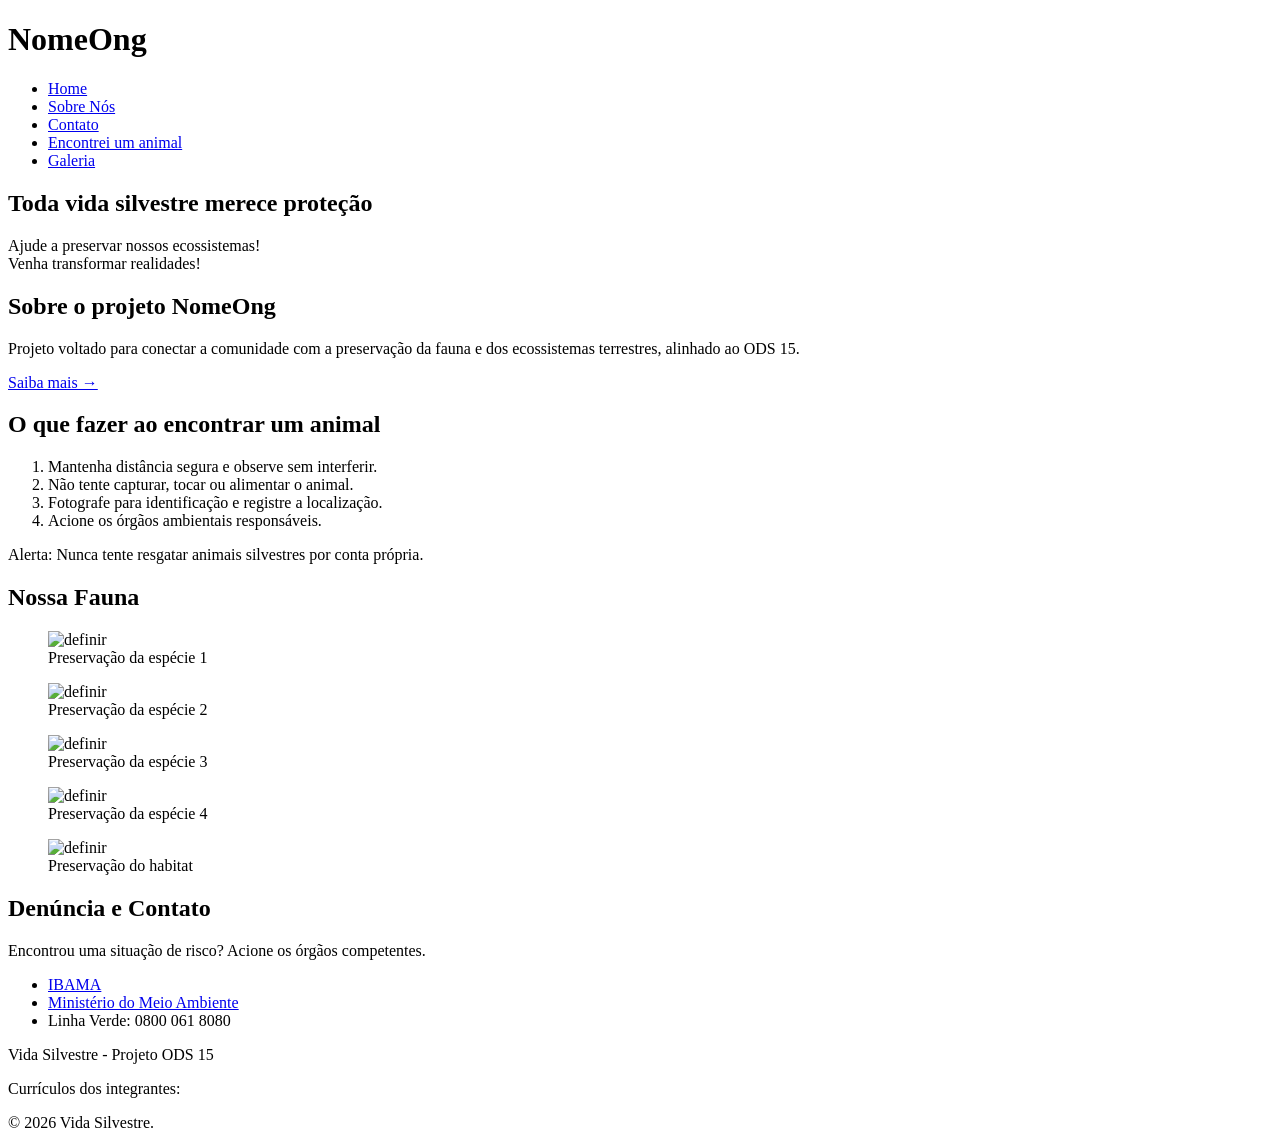
==== projeto-ods15/index.html @ 0bc2cc0b "Add files via upload" ====
<!DOCTYPE html>
<html lang="pt-br">
<head>
    <meta charset="UTF-8">
    <meta name="viewport" content="width=device-width, initial-scale=1.0">
    <title>Página Principal</title>
    <link rel="preconnect" href="https://fonts.googleapis.com">
    <link rel="preconnect" href="https://fonts.gstatic.com" crossorigin>
    <link href="https://fonts.googleapis.com/css2?family=Libre+Baskerville:wght@400;700&family=Montserrat:wght@400;600;700&display=swap" rel="stylesheet">
</head>
<body>

    <header>
        <div>
            <h1>NomeOng</h1>
        </div>
        <nav>
            <ul>
                <li><a href="index.html">Home</a></li>
                <li><a href="#sobre">Sobre Nós</a></li>
                <li><a href="#contato">Contato</a></li>
                <li><a href="#orientacoes">Encontrei um animal</a></li>
                <li><a href="#galeria">Galeria</a></li>
            </ul>
        </nav>
    </header>

    <main>
        <section id="hero">
            <h2>Toda vida silvestre merece proteção</h2>
            <p>Ajude a preservar nossos ecossistemas!<br>Venha transformar realidades!</p>
        </section>

        <section id="sobre">
            <h2>Sobre o projeto NomeOng</h2>
            <p>Projeto voltado para conectar a comunidade com a preservação da fauna e dos ecossistemas terrestres, alinhado ao ODS 15.</p>
            <a href="#orientacoes">Saiba mais &rarr;</a>
        </section>

        <section id="orientacoes">
            <h2>O que fazer ao encontrar um animal</h2>
            <ol>
                <li>Mantenha distância segura e observe sem interferir.</li>
                <li>Não tente capturar, tocar ou alimentar o animal.</li>
                <li>Fotografe para identificação e registre a localização.</li>
                <li>Acione os órgãos ambientais responsáveis.</li>
            </ol>
            <p><span>Alerta:</span> Nunca tente resgatar animais silvestres por conta própria.</p>
        </section>

        <section id="galeria">
            <h2>Nossa Fauna</h2>
            <figure>
                <img src="assets/arquivo.png" alt="definir" width="300" height="200">
                <figcaption>Preservação da espécie 1</figcaption>
            </figure>
            <figure>
                <img src="assets/arquivo.png" alt="definir" width="300" height="200">
                <figcaption>Preservação da espécie 2</figcaption>
            </figure>
            <figure>
                <img src="assets/arquivo.png" alt="definir" width="300" height="200">
                <figcaption>Preservação da espécie 3</figcaption>
            </figure>
            <figure>
                <img src="assets/arquivo.png" alt="definir" width="300" height="200">
                <figcaption>Preservação da espécie 4</figcaption>
            </figure>
            <figure>
                <img src="assets/arquivo.png" alt="definir" width="300" height="200">
                <figcaption>Preservação do habitat</figcaption>
            </figure>
        </section>

        <section id="contato">
            <h2>Denúncia e Contato</h2>
            <p>Encontrou uma situação de risco? Acione os órgãos competentes.</p>
            <ul>
                <li><a href="https://www.gov.br/ibama/pt-br" target="_blank">IBAMA</a></li>
                <li><a href="https://www.gov.br/mma/pt-br" target="_blank">Ministério do Meio Ambiente</a></li>
                <li>Linha Verde: <span>0800 061 8080</span></li>
            </ul>
        </section>
    </main>

    <footer>
        <p>Vida Silvestre - Projeto ODS 15</p>
        <p>Currículos dos integrantes:</p>
        <p>&copy; 2026 Vida Silvestre.</p>
    </footer>

</body>
</html>
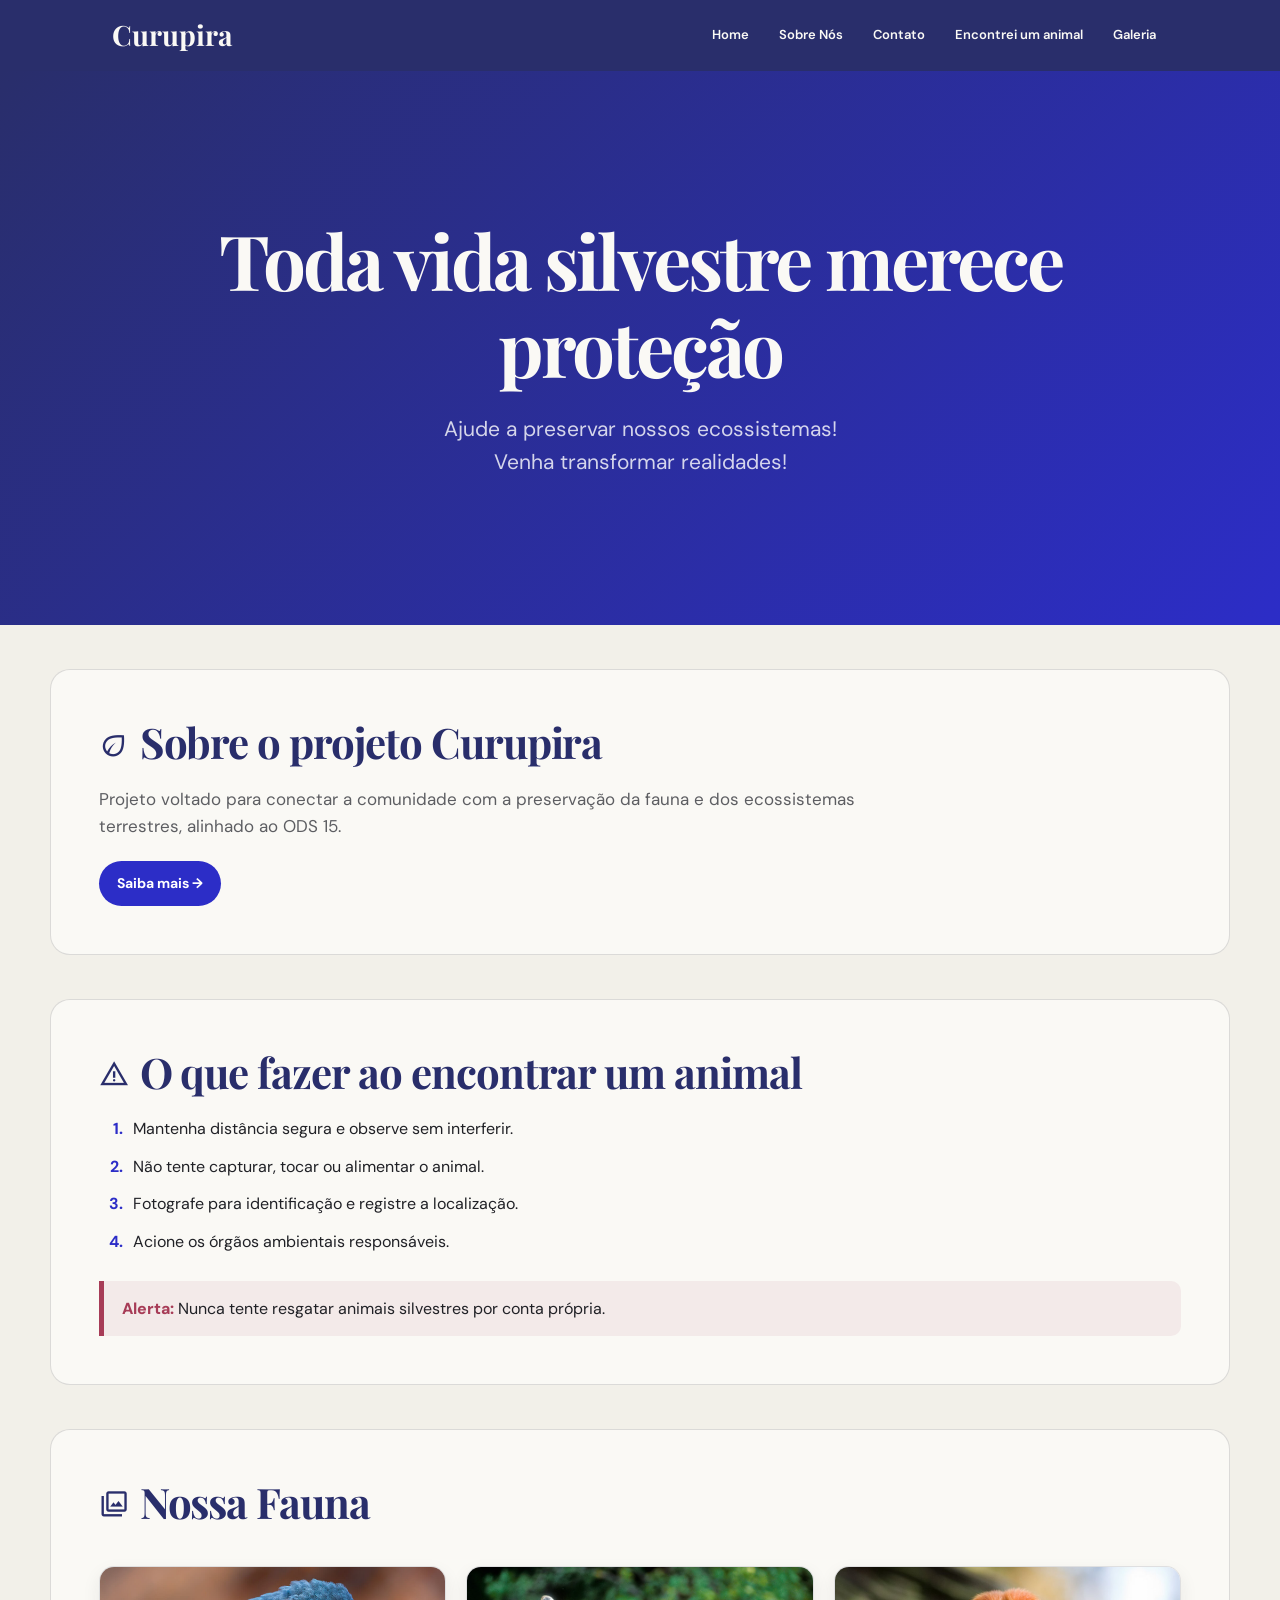
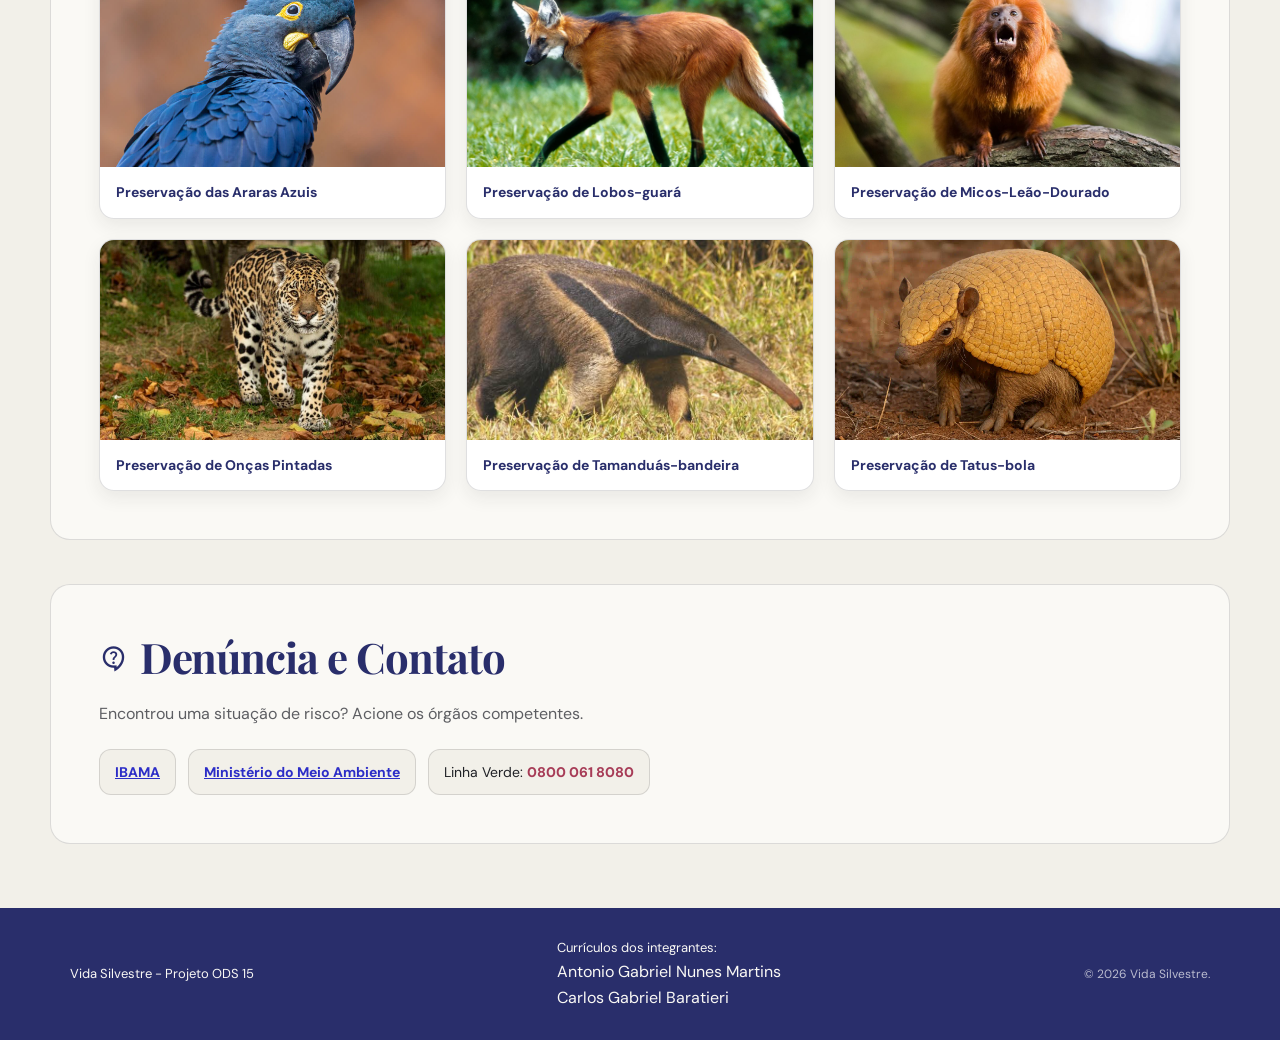
==== commit d28228e1: "feat: add CSS Styles to homepage" ====
--- a/projeto-ods15/index.html
+++ b/projeto-ods15/index.html
@@ -1,93 +1,176 @@
-<!DOCTYPE html>
+<!doctype html>
 <html lang="pt-br">
-<head>
-    <meta charset="UTF-8">
-    <meta name="viewport" content="width=device-width, initial-scale=1.0">
+  <head>
+    <meta charset="UTF-8" />
+    <meta name="viewport" content="width=device-width, initial-scale=1.0" />
     <title>Página Principal</title>
-    <link rel="preconnect" href="https://fonts.googleapis.com">
-    <link rel="preconnect" href="https://fonts.gstatic.com" crossorigin>
-    <link href="https://fonts.googleapis.com/css2?family=Libre+Baskerville:wght@400;700&family=Montserrat:wght@400;600;700&display=swap" rel="stylesheet">
-</head>
-<body>
-
+    <link rel="preconnect" href="https://fonts.googleapis.com" />
+    <link rel="preconnect" href="https://fonts.gstatic.com" crossorigin />
+    <link
+      href="https://fonts.googleapis.com/css2?family=DM+Sans:wght@400;500;600;700&family=Playfair+Display:wght@600;700&display=swap"
+      rel="stylesheet"
+    />
+    <link
+      href="https://fonts.googleapis.com/css2?family=Material+Symbols+Outlined&icon_names=contact_support,eco,forest,photo_library,warning&display=block"
+      rel="stylesheet"
+    />
+    <link rel="stylesheet" href="./style/index.css" />
+  </head>
+  <body>
     <header>
-        <div>
-            <h1>NomeOng</h1>
-        </div>
-        <nav>
-            <ul>
-                <li><a href="index.html">Home</a></li>
-                <li><a href="#sobre">Sobre Nós</a></li>
-                <li><a href="#contato">Contato</a></li>
-                <li><a href="#orientacoes">Encontrei um animal</a></li>
-                <li><a href="#galeria">Galeria</a></li>
-            </ul>
-        </nav>
+      <div>
+        <h1 id="brandname">Curupira</h1>
+      </div>
+      <nav>
+        <ul>
+          <li><a href="index.html">Home</a></li>
+          <li><a href="#sobre">Sobre Nós</a></li>
+          <li><a href="#contato">Contato</a></li>
+          <li><a href="#orientacoes">Encontrei um animal</a></li>
+          <li><a href="#galeria">Galeria</a></li>
+        </ul>
+      </nav>
     </header>
 
     <main>
-        <section id="hero">
-            <h2>Toda vida silvestre merece proteção</h2>
-            <p>Ajude a preservar nossos ecossistemas!<br>Venha transformar realidades!</p>
-        </section>
+      <section id="hero">
+        <h2>Toda vida silvestre merece proteção</h2>
+        <p>
+          Ajude a preservar nossos ecossistemas!<br />Venha transformar
+          realidades!
+        </p>
+      </section>
 
-        <section id="sobre">
-            <h2>Sobre o projeto NomeOng</h2>
-            <p>Projeto voltado para conectar a comunidade com a preservação da fauna e dos ecossistemas terrestres, alinhado ao ODS 15.</p>
-            <a href="#orientacoes">Saiba mais &rarr;</a>
-        </section>
+      <section id="sobre">
+        <h2>
+          <span
+            class="material-symbols-outlined section-icon"
+            aria-hidden="true"
+            >eco</span
+          >Sobre o projeto Curupira
+        </h2>
+        <p>
+          Projeto voltado para conectar a comunidade com a preservação da fauna
+          e dos ecossistemas terrestres, alinhado ao ODS 15.
+        </p>
+        <a href="#orientacoes">Saiba mais &rarr;</a>
+      </section>
 
-        <section id="orientacoes">
-            <h2>O que fazer ao encontrar um animal</h2>
-            <ol>
-                <li>Mantenha distância segura e observe sem interferir.</li>
-                <li>Não tente capturar, tocar ou alimentar o animal.</li>
-                <li>Fotografe para identificação e registre a localização.</li>
-                <li>Acione os órgãos ambientais responsáveis.</li>
-            </ol>
-            <p><span>Alerta:</span> Nunca tente resgatar animais silvestres por conta própria.</p>
-        </section>
+      <section id="orientacoes">
+        <h2>
+          <span
+            class="material-symbols-outlined section-icon"
+            aria-hidden="true"
+            >warning</span
+          >O que fazer ao encontrar um animal
+        </h2>
+        <ol>
+          <li>Mantenha distância segura e observe sem interferir.</li>
+          <li>Não tente capturar, tocar ou alimentar o animal.</li>
+          <li>Fotografe para identificação e registre a localização.</li>
+          <li>Acione os órgãos ambientais responsáveis.</li>
+        </ol>
+        <p>
+          <span>Alerta:</span> Nunca tente resgatar animais silvestres por conta
+          própria.
+        </p>
+      </section>
 
-        <section id="galeria">
-            <h2>Nossa Fauna</h2>
-            <figure>
-                <img src="assets/arquivo.png" alt="definir" width="300" height="200">
-                <figcaption>Preservação da espécie 1</figcaption>
-            </figure>
-            <figure>
-                <img src="assets/arquivo.png" alt="definir" width="300" height="200">
-                <figcaption>Preservação da espécie 2</figcaption>
-            </figure>
-            <figure>
-                <img src="assets/arquivo.png" alt="definir" width="300" height="200">
-                <figcaption>Preservação da espécie 3</figcaption>
-            </figure>
-            <figure>
-                <img src="assets/arquivo.png" alt="definir" width="300" height="200">
-                <figcaption>Preservação da espécie 4</figcaption>
-            </figure>
-            <figure>
-                <img src="assets/arquivo.png" alt="definir" width="300" height="200">
-                <figcaption>Preservação do habitat</figcaption>
-            </figure>
-        </section>
+      <section id="galeria">
+        <h2>
+          <span
+            class="material-symbols-outlined section-icon"
+            aria-hidden="true"
+            >photo_library</span
+          >Nossa Fauna
+        </h2>
+        <figure>
+          <img
+            src="assets/arara_azul.jpg"
+            alt="Arara Azul"
+            width="300"
+            height="200"
+          />
+          <figcaption>Preservação das Araras Azuis</figcaption>
+        </figure>
+        <figure>
+          <img
+            src="assets/lobo_guara.webp"
+            alt="Lobo Guará"
+            width="300"
+            height="200"
+          />
+          <figcaption>Preservação de Lobos-guará</figcaption>
+        </figure>
+        <figure>
+          <img
+            src="assets/mico_leao.jpg"
+            alt="Mico Leão Dourado"
+            width="300"
+            height="200"
+          />
+          <figcaption>Preservação de Micos-Leão-Dourado</figcaption>
+        </figure>
+        <figure>
+          <img
+            src="assets/onca_pintada.jpg"
+            alt="Onça Pintada"
+            width="300"
+            height="200"
+          />
+          <figcaption>Preservação de Onças Pintadas</figcaption>
+        </figure>
+        <figure>
+          <img
+            src="assets/tamandua_bandeira.jpg"
+            alt="Tamanduá-bandeira"
+            width="300"
+            height="200"
+          />
+          <figcaption>Preservação de Tamanduás-bandeira</figcaption>
+        </figure>
+        <figure>
+          <img
+            src="assets/tatu_bola.webp"
+            alt="Tatu-bola"
+            width="300"
+            height="200"
+          />
+          <figcaption>Preservação de Tatus-bola</figcaption>
+        </figure>
+      </section>
 
-        <section id="contato">
-            <h2>Denúncia e Contato</h2>
-            <p>Encontrou uma situação de risco? Acione os órgãos competentes.</p>
-            <ul>
-                <li><a href="https://www.gov.br/ibama/pt-br" target="_blank">IBAMA</a></li>
-                <li><a href="https://www.gov.br/mma/pt-br" target="_blank">Ministério do Meio Ambiente</a></li>
-                <li>Linha Verde: <span>0800 061 8080</span></li>
-            </ul>
-        </section>
+      <section id="contato">
+        <h2>
+          <span
+            class="material-symbols-outlined section-icon"
+            aria-hidden="true"
+            >contact_support</span
+          >Denúncia e Contato
+        </h2>
+        <p>Encontrou uma situação de risco? Acione os órgãos competentes.</p>
+        <ul>
+          <li>
+            <a href="https://www.gov.br/ibama/pt-br" target="_blank">IBAMA</a>
+          </li>
+          <li>
+            <a href="https://www.gov.br/mma/pt-br" target="_blank"
+              >Ministério do Meio Ambiente</a
+            >
+          </li>
+          <li>Linha Verde: <span>0800 061 8080</span></li>
+        </ul>
+      </section>
     </main>
 
     <footer>
-        <p>Vida Silvestre - Projeto ODS 15</p>
+      <p>Vida Silvestre - Projeto ODS 15</p>
+      <div id="colaboradores">
         <p>Currículos dos integrantes:</p>
-        <p>&copy; 2026 Vida Silvestre.</p>
+        <a href="https://antonollo.github.io/Curriculum-Vitae/" target="_blank">Antonio Gabriel Nunes Martins</a>
+        <a href="https://fuyuakii.github.io/curriculum-vitae/" target="_blank">Carlos Gabriel Baratieri</a>
+      </div>
+      <p>&copy; 2026 Vida Silvestre.</p>
     </footer>
-
-</body>
+  </body>
 </html>
--- a/projeto-ods15/style/index.css
+++ b/projeto-ods15/style/index.css
@@ -0,0 +1,300 @@
+:root {
+  --creme: #f2f0e9;
+  --brancopapel: #faf9f5;
+  --preto: #202126;
+  --navy: #292e6b;
+  --azul: #2c2dc7;
+  --dourado: #d0b24c;
+  --magenta: #a73c57;
+  --line: rgba(32, 33, 38, 0.14);
+  --radius: 20px;
+  --max-width: 1180px;
+}
+
+* {
+  box-sizing: border-box;
+}
+
+html {
+  scroll-behavior: smooth;
+}
+
+body {
+  margin: 0;
+  background: var(--creme);
+  color: var(--preto);
+  font-family: "DM Sans", sans-serif;
+  line-height: 1.6;
+}
+
+h1,
+h2,
+h3 {
+  font-family: "Playfair Display", serif;
+  line-height: 1.15;
+}
+
+h2,
+p {
+  margin-top: 0;
+}
+
+a {
+  color: inherit;
+  text-decoration: none;
+  transition:
+    color 0.2s,
+    background-color 0.2s,
+    transform 0.2s;
+}
+
+img {
+  display: block;
+  max-width: 100%;
+}
+
+header {
+  display: flex;
+  align-items: center;
+  justify-content: space-between;
+  padding: 1rem 7rem;
+  background: var(--navy);
+  color: var(--brancopapel);
+}
+
+#brandname {
+  display: flex;
+  align-items: center;
+  gap: 10px;
+  margin: 0;
+  color: var(--brancopapel);
+  font-size: 28px;
+}
+
+nav ul {
+  display: flex;
+  align-items: center;
+  justify-content: flex-end;
+  flex-wrap: wrap;
+  gap: 6px;
+  margin: 0;
+  padding: 0;
+  list-style: none;
+}
+
+nav a {
+  display: block;
+  padding: 9px 12px;
+  border-radius: 999px;
+  color: var(--brancopapel);
+  font-size: 13px;
+  font-weight: 600;
+}
+
+nav a:hover {
+  background: rgba(255, 255, 255, 0.12);
+  color: var(--dourado);
+}
+
+#hero {
+  padding: 145px 24px;
+  background: linear-gradient(135deg, var(--navy), var(--azul));
+  color: white;
+  text-align: center;
+}
+
+#hero h2 {
+  max-width: 900px;
+  margin: 0 auto 22px;
+  color: var(--brancopapel);
+  font-size: 76px;
+  letter-spacing: -0.04em;
+}
+
+#hero p {
+  margin: 0 auto;
+  color: white;
+  opacity: 0.8;
+  font-size: 21px;
+}
+
+main > #sobre,
+main > #orientacoes,
+main > #galeria,
+main > #contato {
+  width: min(calc(100% - 40px), var(--max-width));
+  margin: 44px auto;
+  padding: 48px;
+  border: 1px solid var(--line);
+  border-radius: var(--radius);
+  background: var(--brancopapel);
+}
+
+main > section:not(#hero) h2 {
+  margin-bottom: 20px;
+  color: var(--navy);
+  font-size: 42px;
+  letter-spacing: -0.025em;
+}
+
+#sobre p {
+  max-width: 820px;
+  color: #5d5e62;
+  font-size: 17px;
+}
+
+#sobre > a {
+  display: inline-block;
+  margin-top: 4px;
+  padding: 11px 18px;
+  border-radius: 999px;
+  background: var(--azul);
+  color: white;
+  font-size: 14px;
+  font-weight: 700;
+}
+
+#sobre > a:hover {
+  background: var(--navy);
+}
+
+#orientacoes ol {
+  padding-left: 28px;
+}
+
+#orientacoes ol li {
+  margin: 12px 0;
+  padding-left: 6px;
+}
+
+#orientacoes ol li::marker {
+  color: var(--azul);
+  font-weight: 700;
+}
+
+#orientacoes p {
+  margin: 26px 0 0;
+  padding: 15px 18px;
+  border-left: 5px solid var(--magenta);
+  border-radius: 0 10px 10px 0;
+  background: rgba(167, 60, 87, 0.08);
+}
+
+#orientacoes p span {
+  color: var(--magenta);
+  font-weight: 800;
+}
+
+#galeria {
+  display: grid;
+  grid-template-columns: repeat(3, minmax(0, 1fr));
+  gap: 20px;
+}
+
+#galeria h2 {
+  grid-column: 1 / -1;
+  margin-bottom: 4px;
+}
+
+#galeria figure {
+  min-width: 0;
+  margin: 0;
+  overflow: hidden;
+  border: 1px solid var(--line);
+  border-radius: 15px;
+  background: white;
+  box-shadow: 0 7px 18px rgba(32, 33, 38, 0.08);
+  transition:
+    transform 0.25s,
+    box-shadow 0.25s;
+}
+
+#galeria figure:hover {
+  transform: translateY(-5px);
+  box-shadow: 0 14px 28px rgba(32, 33, 38, 0.14);
+}
+
+#galeria figure img {
+  width: 100%;
+  object-fit: cover;
+  background: #e3e0d7;
+}
+
+#galeria figcaption {
+  padding: 14px 16px;
+  color: var(--navy);
+  font-size: 14px;
+  font-weight: 700;
+}
+
+#contato > p {
+  color: #5d5e62;
+}
+
+#contato ul {
+  display: flex;
+  flex-wrap: wrap;
+  gap: 12px;
+  margin: 22px 0 0;
+  padding: 0;
+  list-style: none;
+}
+
+#contato li {
+  padding: 11px 15px;
+  border: 1px solid var(--line);
+  border-radius: 12px;
+  background: var(--creme);
+  font-size: 14px;
+}
+
+#contato li a {
+  color: var(--azul);
+  font-weight: 700;
+  text-decoration: underline;
+}
+
+#contato li a:hover {
+  color: var(--magenta);
+}
+
+#contato li span {
+  color: var(--magenta);
+  font-weight: 800;
+  white-space: nowrap;
+}
+
+footer {
+  display: flex;
+  align-items: center;
+  justify-content: space-between;
+  flex-wrap: wrap;
+  gap: 16px 28px;
+  margin-top: 64px;
+  padding: 30px 70px;
+  background: var(--navy);
+  color: var(--brancopapel);
+}
+
+footer p {
+  margin: 0;
+  font-size: 13px;
+}
+
+footer p:last-child {
+  color: rgba(255, 255, 255, 0.68);
+  font-size: 12px;
+}
+
+.section-icon {
+  display: inline-block;
+  margin-right: 0.35em;
+  font-size: 0.72em;
+  line-height: 1;
+  color: var(--blue);
+}
+
+#colaboradores {
+    display: flex;
+    flex-direction: column;
+}
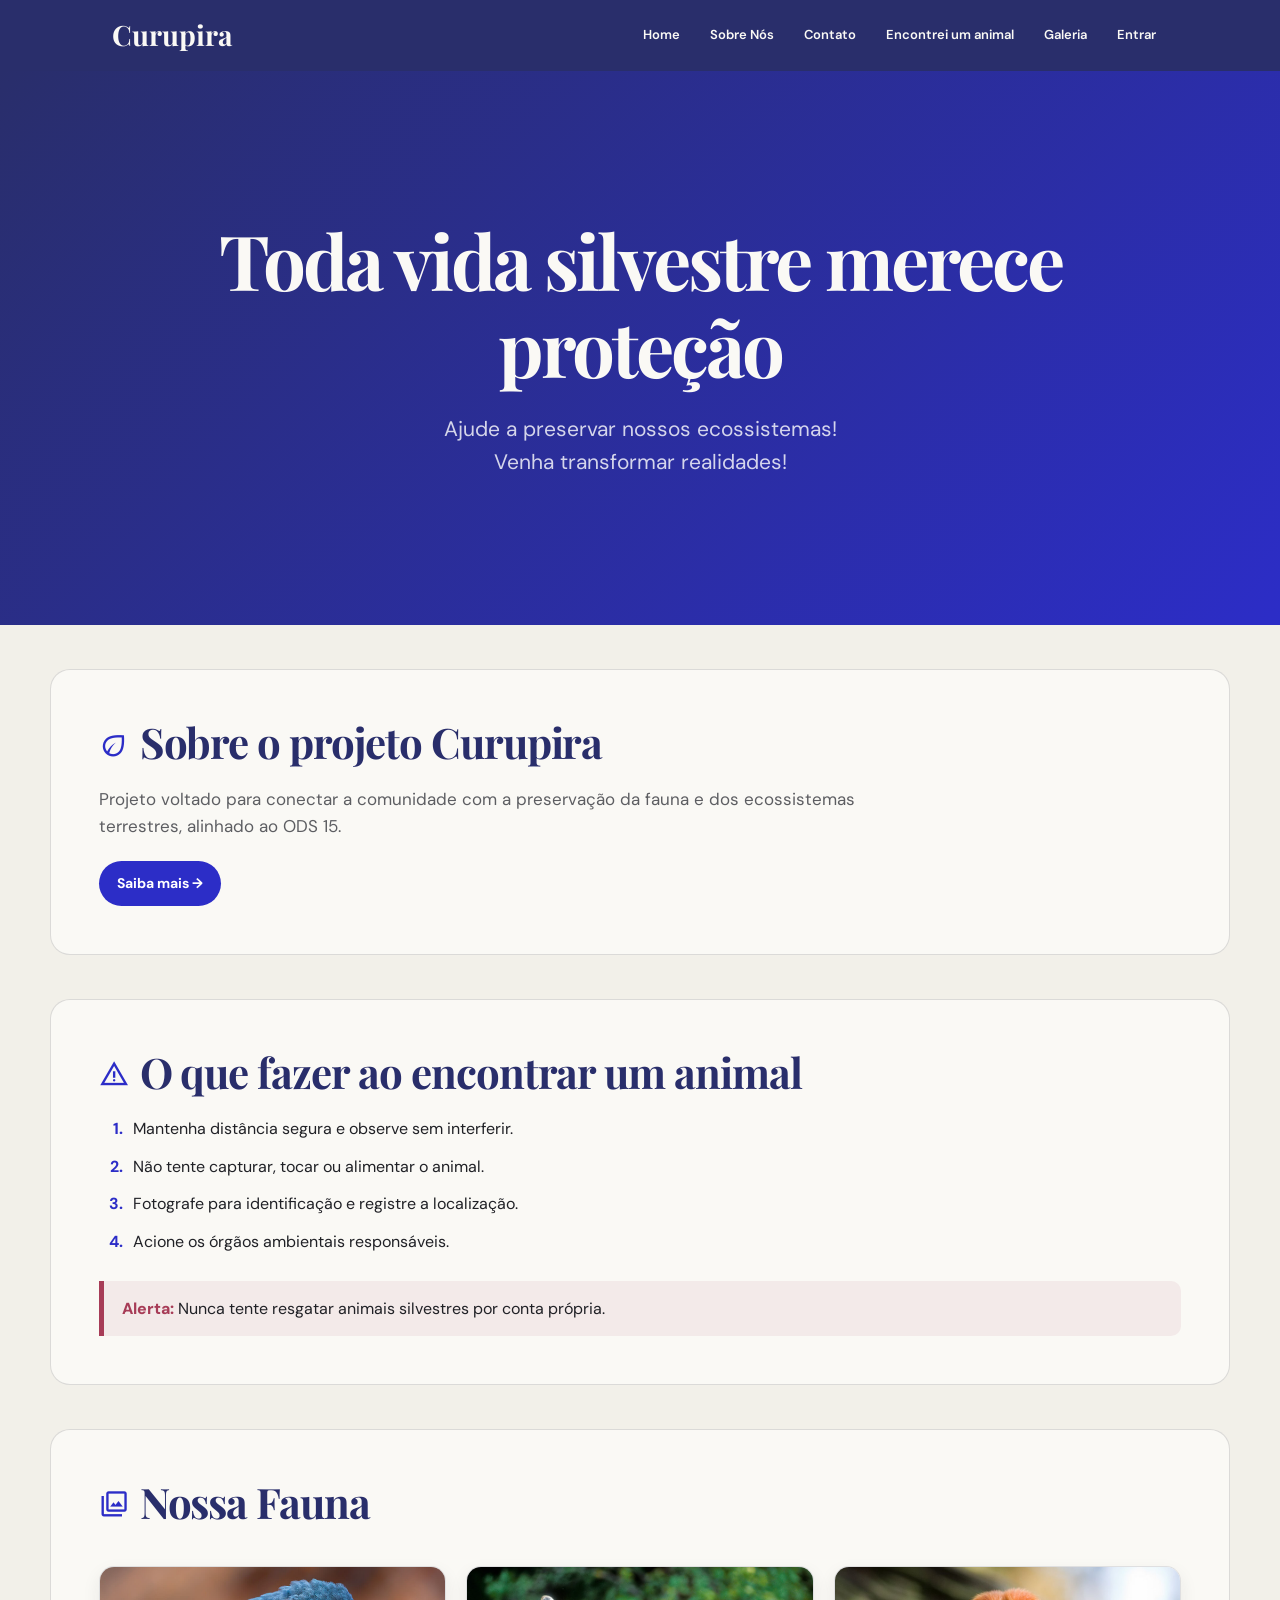
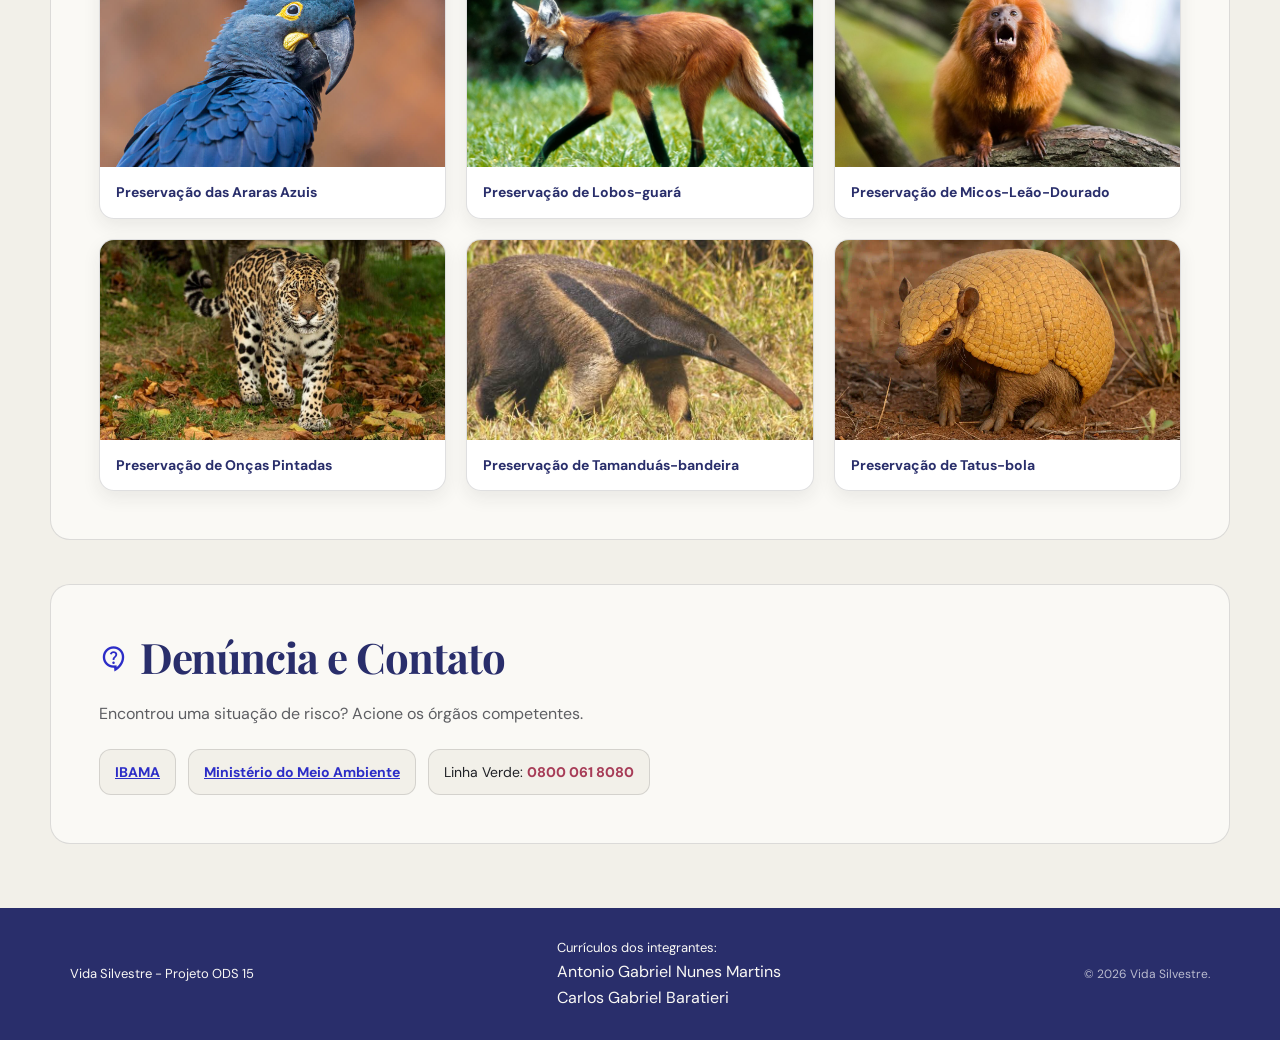
==== commit a5932e11: "Projeto Principal Finalizado Subindo o projeto principal finalizado" ====
--- a/projeto-ods15/index.html
+++ b/projeto-ods15/index.html
@@ -14,7 +14,7 @@
       href="https://fonts.googleapis.com/css2?family=Material+Symbols+Outlined&icon_names=contact_support,eco,forest,photo_library,warning&display=block"
       rel="stylesheet"
     />
-    <link rel="stylesheet" href="./style/index.css" />
+    <link rel="stylesheet" href="./styles/index.css" />
   </head>
   <body>
     <header>
@@ -28,6 +28,7 @@
           <li><a href="#contato">Contato</a></li>
           <li><a href="#orientacoes">Encontrei um animal</a></li>
           <li><a href="#galeria">Galeria</a></li>
+          <li><a href="login.html">Entrar</a></li>
         </ul>
       </nav>
     </header>
--- a/projeto-ods15/styles/index.css
+++ b/projeto-ods15/styles/index.css
@@ -0,0 +1,324 @@
+:root {
+  --creme: #f2f0e9;
+  --brancopapel: #faf9f5;
+  --preto: #202126;
+  --navy: #292e6b;
+  --azul: #2c2dc7;
+  --dourado: #d0b24c;
+  --magenta: #a73c57;
+  --line: rgba(32, 33, 38, 0.14);
+  --radius: 20px;
+  --max-width: 1180px;
+}
+
+* {
+  box-sizing: border-box;
+}
+
+html {
+  scroll-behavior: smooth;
+}
+
+body {
+  margin: 0;
+  background: var(--creme);
+  color: var(--preto);
+  font-family: "DM Sans", sans-serif;
+  line-height: 1.6;
+}
+
+h1,
+h2,
+h3 {
+  font-family: "Playfair Display", serif;
+  line-height: 1.15;
+}
+
+h2,
+p {
+  margin-top: 0;
+}
+
+a {
+  color: inherit;
+  text-decoration: none;
+  transition: color 0.2s, background-color 0.2s, transform 0.2s;
+}
+
+img {
+  display: block;
+  max-width: 100%;
+}
+
+header {
+  display: flex;
+  align-items: center;
+  justify-content: space-between;
+  padding: 1rem 7rem;
+  background: var(--navy);
+  color: var(--brancopapel);
+}
+
+#brandname {
+  display: flex;
+  align-items: center;
+  gap: 10px;
+  margin: 0;
+  color: var(--brancopapel);
+  font-size: 28px;
+}
+
+nav ul {
+  display: flex;
+  align-items: center;
+  justify-content: flex-end;
+  flex-wrap: wrap;
+  gap: 6px;
+  margin: 0;
+  padding: 0;
+  list-style: none;
+}
+
+nav a {
+  display: block;
+  padding: 9px 12px;
+  border-radius: 999px;
+  color: var(--brancopapel);
+  font-size: 13px;
+  font-weight: 600;
+}
+
+nav a:hover {
+  background: rgba(255, 255, 255, 0.12);
+  color: var(--dourado);
+}
+
+#hero {
+  padding: 145px 24px;
+  background: linear-gradient(135deg, var(--navy), var(--azul));
+  color: white;
+  text-align: center;
+}
+
+#hero h2 {
+  max-width: 900px;
+  margin: 0 auto 22px;
+  color: var(--brancopapel);
+  font-size: 76px;
+  letter-spacing: -0.04em;
+}
+
+#hero p {
+  margin: 0 auto;
+  color: white;
+  opacity: 0.8;
+  font-size: 21px;
+}
+
+main > #sobre,
+main > #orientacoes,
+main > #galeria,
+main > #contato {
+  width: min(calc(100% - 40px), var(--max-width));
+  margin: 44px auto;
+  padding: 48px;
+  border: 1px solid var(--line);
+  border-radius: var(--radius);
+  background: var(--brancopapel);
+}
+
+main > section:not(#hero) h2 {
+  margin-bottom: 20px;
+  color: var(--navy);
+  font-size: 42px;
+  letter-spacing: -0.025em;
+}
+
+#sobre p {
+  max-width: 820px;
+  color: #5d5e62;
+  font-size: 17px;
+}
+
+#sobre > a {
+  display: inline-block;
+  margin-top: 4px;
+  padding: 11px 18px;
+  border-radius: 999px;
+  background: var(--azul);
+  color: white;
+  font-size: 14px;
+  font-weight: 700;
+}
+
+#sobre > a:hover {
+  background: var(--navy);
+}
+
+#orientacoes ol {
+  padding-left: 28px;
+}
+
+#orientacoes ol li {
+  margin: 12px 0;
+  padding-left: 6px;
+}
+
+#orientacoes ol li::marker {
+  color: var(--azul);
+  font-weight: 700;
+}
+
+#orientacoes p {
+  margin: 26px 0 0;
+  padding: 15px 18px;
+  border-left: 5px solid var(--magenta);
+  border-radius: 0 10px 10px 0;
+  background: rgba(167, 60, 87, 0.08);
+}
+
+#orientacoes p span {
+  color: var(--magenta);
+  font-weight: 800;
+}
+
+#galeria {
+  display: grid;
+  grid-template-columns: repeat(3, minmax(0, 1fr));
+  gap: 20px;
+}
+
+#galeria h2 {
+  grid-column: 1 / -1;
+  margin-bottom: 4px;
+}
+
+#galeria figure {
+  min-width: 0;
+  margin: 0;
+  overflow: hidden;
+  border: 1px solid var(--line);
+  border-radius: 15px;
+  background: white;
+  box-shadow: 0 7px 18px rgba(32, 33, 38, 0.08);
+  transition: transform 0.25s, box-shadow 0.25s;
+}
+
+#galeria figure:hover {
+  transform: translateY(-5px);
+  box-shadow: 0 14px 28px rgba(32, 33, 38, 0.14);
+}
+
+#galeria figure img {
+  width: 100%;
+  object-fit: cover;
+  background: #e3e0d7;
+}
+
+#galeria figcaption {
+  padding: 14px 16px;
+  color: var(--navy);
+  font-size: 14px;
+  font-weight: 700;
+}
+
+#contato > p {
+  color: #5d5e62;
+}
+
+#contato ul {
+  display: flex;
+  flex-wrap: wrap;
+  gap: 12px;
+  margin: 22px 0 0;
+  padding: 0;
+  list-style: none;
+}
+
+#contato li {
+  padding: 11px 15px;
+  border: 1px solid var(--line);
+  border-radius: 12px;
+  background: var(--creme);
+  font-size: 14px;
+}
+
+#contato li a {
+  color: var(--azul);
+  font-weight: 700;
+  text-decoration: underline;
+}
+
+#contato li a:hover {
+  color: var(--magenta);
+}
+
+#contato li span {
+  color: var(--magenta);
+  font-weight: 800;
+  white-space: nowrap;
+}
+
+footer {
+  display: flex;
+  align-items: center;
+  justify-content: space-between;
+  flex-wrap: wrap;
+  gap: 16px 28px;
+  margin-top: 64px;
+  padding: 30px 70px;
+  background: var(--navy);
+  color: var(--brancopapel);
+}
+
+footer p {
+  margin: 0;
+  font-size: 13px;
+}
+
+footer p:last-child {
+  color: rgba(255, 255, 255, 0.68);
+  font-size: 12px;
+}
+
+.section-icon {
+  display: inline-block;
+  margin-right: 0.35em;
+  font-size: 0.72em;
+  line-height: 1;
+  color: var(--azul); /* Corrigido de --blue para --azul */
+}
+
+#colaboradores {
+  display: flex;
+  flex-direction: column;
+}
+
+/* --- Correções de Responsividade (Telas menores) --- */
+@media (max-width: 850px) {
+  header {
+    flex-direction: column;
+    padding: 1rem;
+    gap: 15px;
+  }
+  nav ul {
+    justify-content: center;
+  }
+  #hero h2 {
+    font-size: 46px;
+  }
+  main > #sobre,
+  main > #orientacoes,
+  main > #galeria,
+  main > #contato {
+    padding: 25px;
+  }
+  #galeria {
+    grid-template-columns: 1fr; /* Uma coluna no celular */
+  }
+  footer {
+    flex-direction: column;
+    text-align: center;
+    padding: 30px 20px;
+  }
+}
